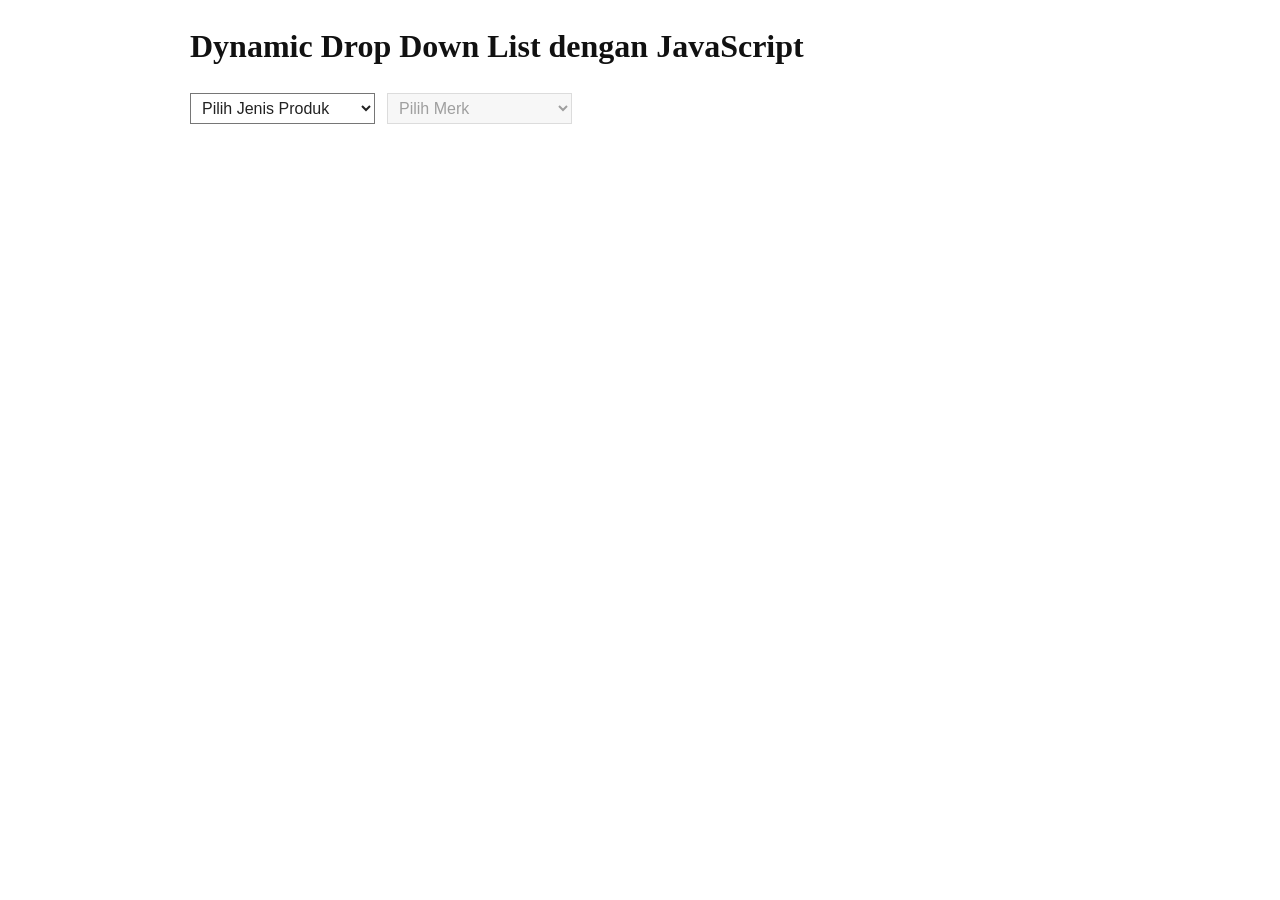
==== ETS/index.html @ 0d861194 "Add files via upload" ====
<!DOCTYPE html>
<html lang="id">
<head>
  <meta charset="UTF-8">
  <meta name="viewport" content="width=device-width, initial-scale=1.0">
  <title>Dynamic Drop Down List</title>
  <link rel="stylesheet" href="style.css">
  <script src="script.js" defer></script>
</head>
<body>
  <main class="container">
    <h1>Dynamic Drop Down List dengan JavaScript</h1>

    <div class="dropdown-row">
      <select id="jenisProduk" aria-label="Pilih jenis produk">
        <option value="">Pilih Jenis Produk</option>
        <option value="desktop">Desktop</option>
        <option value="laptop">Laptop</option>
        <option value="smartphone">Smartphone</option>
      </select>

      <select id="merkProduk" aria-label="Pilih merk produk" disabled>
        <option value="">Pilih Merk</option>
      </select>
    </div>

    <p id="hasil" aria-live="polite"></p>
  </main>
</body>
</html>
---- ETS/style.css ----
* {
  box-sizing: border-box;
}

body {
  margin: 0;
  padding: 28px;
  background: #ffffff;
  color: #111111;
  font-family: Arial, Helvetica, sans-serif;
}

.container {
  max-width: 900px;
  margin: 0 auto;
}

h1 {
  margin: 0 0 28px;
  font-family: Georgia, "Times New Roman", serif;
  font-size: clamp(24px, 4vw, 32px);
}

.dropdown-row {
  display: flex;
  align-items: flex-start;
  flex-wrap: wrap;
  gap: 12px;
}

select {
  min-width: 185px;
  padding: 5px 7px;
  font-size: 16px;
  background: #fff;
  color: #222;
}

select:disabled {
  color: #777;
  background: #f5f5f5;
}

#hasil {
  margin-top: 22px;
  font-size: 15px;
}

@media (max-width: 480px) {
  body {
    padding: 20px 14px;
  }

  .dropdown-row {
    flex-direction: column;
  }

  select {
    width: 100%;
  }
}
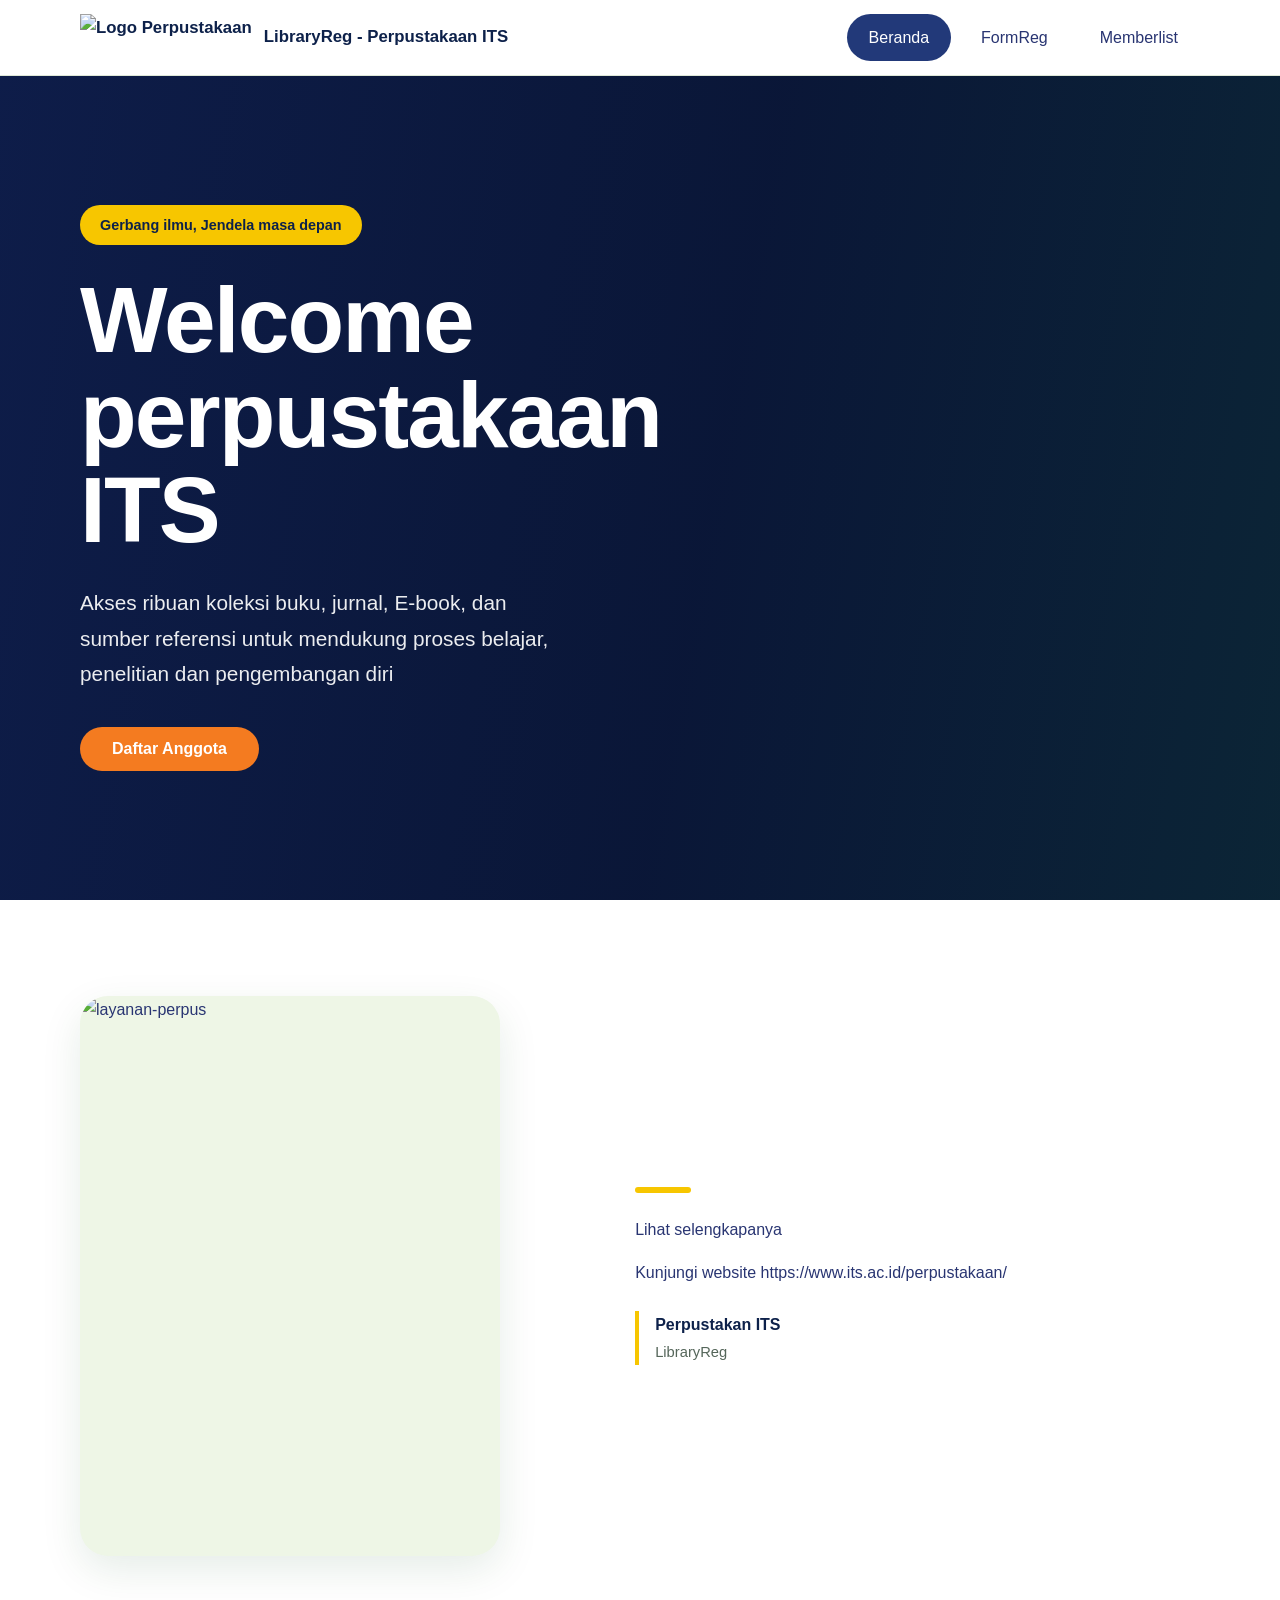
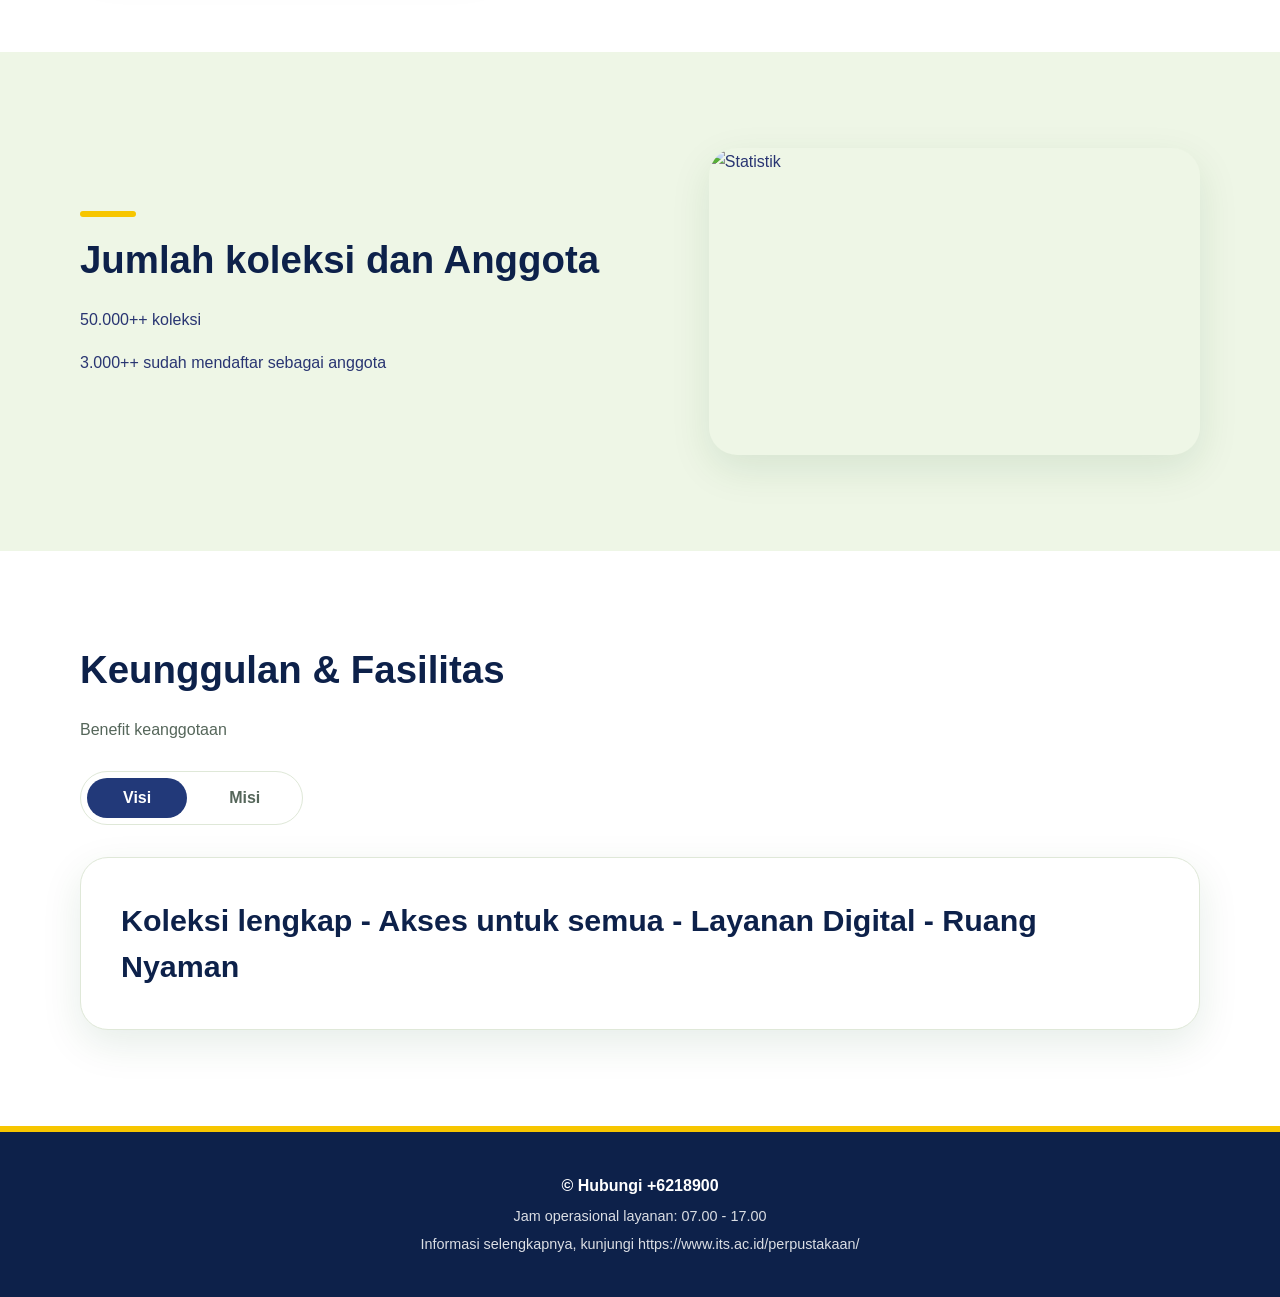
==== commit 7e24175c: "Add files via upload" ====
--- a/ETS/index.html
+++ b/ETS/index.html
@@ -2,29 +2,122 @@
 <html lang="id">
 <head>
   <meta charset="UTF-8">
-  <meta name="viewport" content="width=device-width, initial-scale=1.0">
-  <title>Dynamic Drop Down List</title>
+  <meta name="viewport" content="width=device-width, initial-scale=1">
+  <title>Beranda - Perpustakaan</title>
+  <meta name="description" content=" Website LibraryReg - Informasi dan Pendaftaran anggota perpustakaan">
+  <link rel="preconnect" href="https://fonts.googleapis.com">
+  <link rel="preconnect" href="https://fonts.gstatic.com" crossorigin>
+  <link href="https://fonts.googleapis.com/css2?family=Poppins:wght@400;500;600;700;800&display=swap" rel="stylesheet">
   <link rel="stylesheet" href="style.css">
-  <script src="script.js" defer></script>
 </head>
 <body>
-  <main class="container">
-    <h1>Dynamic Drop Down List dengan JavaScript</h1>
 
-    <div class="dropdown-row">
-      <select id="jenisProduk" aria-label="Pilih jenis produk">
-        <option value="">Pilih Jenis Produk</option>
-        <option value="desktop">Desktop</option>
-        <option value="laptop">Laptop</option>
-        <option value="smartphone">Smartphone</option>
-      </select>
+  <!-- NAVBAR -->
+  <header class="navbar">
+    <div class="container navbar__inner">
+      <a href="index.html" class="brand">
+        <img src="./image/logo.png" alt="Logo Perpustakaan">
+        <span>LibraryReg - Perpustakaan ITS</span>
+      </a>
 
-      <select id="merkProduk" aria-label="Pilih merk produk" disabled>
-        <option value="">Pilih Merk</option>
-      </select>
+      <button class="nav-toggle" id="navToggle" aria-label="Buka menu" aria-expanded="false" aria-controls="navMenu">
+        <span></span>
+      </button>
+
+      <ul class="nav-menu" id="navMenu">
+        <li><a href="index.html" class="active">Beranda</a></li>
+        <li><a href="formreg.html">FormReg</a></li>
+        <li><a href="memberlist.html">Memberlist</a></li>
+      </ul>
     </div>
+  </header>
 
-    <p id="hasil" aria-live="polite"></p>
+  <main>
+    <!-- HERO -->
+    <section class="hero">
+      <div class="container">
+        <div class="hero__content">
+          <span class="hero__tag">Gerbang ilmu, Jendela masa depan</span>
+          <h1>Welcome<br>perpustakaan ITS</h1>
+          <p>Akses ribuan koleksi buku, jurnal, E-book, dan 
+            sumber referensi untuk mendukung proses belajar, penelitian dan pengembangan diri</p>
+          <a href="#layanan" class="btn">Daftar Anggota</a>
+        </div>
+      </div>
+    </section>
+
+    <!-- Informasi layanan -->
+    <section class="section" id="layanan">
+      <div class="container split">
+        <div class="photo-frame photo-frame--portrait">
+          <img src="./image/kepala-sekolah.jpg" alt="layanan-perpus">
+        </div>
+
+        <div>
+          <div class="quote-mark"></div>
+          <h2 class="section-title"></h2>
+          <p>Lihat selengkapanya</p>
+          <p>Kunjungi website https://www.its.ac.id/perpustakaan/ </p>
+          <div class="signature">
+            <strong>Perpustakan ITS</strong>
+            <span>LibraryReg</span>
+          </div>
+        </div>
+      </div>
+    </section>
+
+    <!-- Statistik ilustratif jumlahkoleksi dan anggota -->
+    <section class="section section--tint" id="tentang">
+      <div class="container split split--reverse">
+        <div>
+          <div class="quote-mark"></div>
+          <h2 class="section-title">Jumlah koleksi dan Anggota</h2>
+          <p>50.000++ koleksi</p>
+          <p>3.000++ sudah mendaftar sebagai anggota</p>
+        </div>
+        <div class="photo-frame photo-frame--wide">
+          <img src="./image/sekolah-aerial.jpg" alt="Statistik">
+        </div>
+      </div>
+    </section>
+
+    <!-- KEunggulan dan Fasilitas -->
+    <section class="section" id="keunggulan-fasilitas">
+      <div class="container">
+        <h2 class="section-title">Keunggulan &amp; Fasilitas</h2>
+        <p class="section-lead">Benefit keanggotaan</p>
+
+        <div class="tabs" role="tablist" aria-label="Pilih Visi atau Misi">
+          <button class="tab-btn active" role="tab" aria-selected="true" data-target="panel-visi">Visi</button>
+          <button class="tab-btn" role="tab" aria-selected="false" data-target="panel-misi">Misi</button>
+        </div>
+
+        <div class="tab-panel active" id="panel-visi" role="tabpanel">
+          <p class="visi-text">Koleksi lengkap - Akses untuk semua - Layanan Digital - Ruang Nyaman</p>
+        </div>
+
+        <div class="tab-panel" id="panel-misi" role="tabpanel">
+          <ul class="misi-list">
+            <li>Koleksi lengkap - Lebih dari 50.000 koleksi buku dan e-book</li>
+            <li>Akses untuk semua - Mahasiswa, Dosen, dan Tenaga Kependidikan</li>
+            <li>Layanan Digital - Akses katalog online dan e-resource</li>
+            <li>Ruang Nyaman - Fasilitas belajar dan diskusi yang nyaman</li>
+            <li>Discover more - kunjungi perpustakaan dan daftarkan dirimu menjadi anggota!</li>
+          </ul>
+        </div>
+      </div>
+    </section>
   </main>
+
+  <!-- FOOTER -->
+  <footer class="footer">
+    <div class="container">
+      <p>© Hubungi +6218900 </p>
+      <p>Jam operasional layanan: 07.00 - 17.00</p>
+      <p>Informasi selengkapnya, kunjungi https://www.its.ac.id/perpustakaan/ </p>
+    </div>
+  </footer>
+
+  <script src="script.js"></script>
 </body>
 </html>
--- a/ETS/style.css
+++ b/ETS/style.css
@@ -1,61 +1,480 @@
-* {
-  box-sizing: border-box;
-}
+
+:root {
+  --blue: #223979;
+  --blue-dark: #0d214a;
+  --blue-soft: #eef6e6;
+  --lime: #84c4cf;
+  --yellow: #f7c600;
+  --orange: #f47b20;
+  --ink: #293572;
+  --muted: #55665a;
+  --line: #dfe8d8;
+  --white: #ffffff;
+  --radius-lg: 28px;
+  --radius-md: 18px;
+  --radius-pill: 999px;
+  --shadow: 0 14px 40px rgba(13, 74, 27, 0.10);
+  --nav-h: 76px;
+}
+
+*,
+*::before,
+*::after { box-sizing: border-box; }
+
+html { scroll-behavior: smooth; }
 
 body {
   margin: 0;
-  padding: 28px;
-  background: #ffffff;
-  color: #111111;
-  font-family: Arial, Helvetica, sans-serif;
+  font-family: "Poppins", "Segoe UI", Arial, sans-serif;
+  color: var(--ink);
+  background: var(--white);
+  line-height: 1.7;
+  -webkit-font-smoothing: antialiased;
+}
+
+img { max-width: 100%; display: block; }
+
+a { color: inherit; }
+
+h1, h2, h3 { line-height: 1.2; margin: 0 0 0.6em; }
+
+p { margin: 0 0 1em; }
+
+:focus-visible {
+  outline: 3px solid var(--yellow);
+  outline-offset: 3px;
 }
 
 .container {
-  max-width: 900px;
+  width: min(1120px, 92%);
+  margin-inline: auto;
+}
+
+.section { padding: 96px 0; }
+.section--tint { background: var(--blue-soft); }
+
+.section-title {
+  font-size: clamp(1.7rem, 3.4vw, 2.4rem);
+  font-weight: 700;
+  color: var(--blue-dark);
+}
+
+.section-lead {
+  max-width: 60ch;
+  color: var(--muted);
+}
+
+/* ---------- Buttons ---------- */
+.btn {
+  display: inline-block;
+  padding: 14px 32px;
+  border: 0;
+  border-radius: var(--radius-pill);
+  background: var(--orange);
+  color: var(--white);
+  font: 600 1rem/1 "Poppins", "Segoe UI", Arial, sans-serif;
+  text-decoration: none;
+  cursor: pointer;
+  transition: transform 0.2s ease, background 0.2s ease;
+}
+.btn:hover { background: #d9660f; transform: translateY(-2px); }
+
+.btn--blue { background: var(--blue); }
+.btn--blue:hover { background: var(--blue-dark); }
+
+/* ---------- Navbar ---------- */
+.navbar {
+  position: sticky;
+  top: 0;
+  z-index: 50;
+  height: var(--nav-h);
+  background: rgba(255, 255, 255, 0.96);
+  backdrop-filter: blur(8px);
+  border-bottom: 1px solid var(--line);
+}
+
+.navbar__inner {
+  height: 100%;
+  display: flex;
+  align-items: center;
+  justify-content: space-between;
+}
+
+.brand {
+  display: flex;
+  align-items: center;
+  gap: 12px;
+  text-decoration: none;
+  font-weight: 700;
+  font-size: 1.05rem;
+  color: var(--blue-dark);
+}
+.brand img { height: 48px; width: auto; }
+
+.nav-menu {
+  display: flex;
+  align-items: center;
+  gap: 8px;
+  list-style: none;
+  margin: 0;
+  padding: 0;
+}
+
+.nav-menu a {
+  display: block;
+  padding: 10px 22px;
+  border-radius: var(--radius-pill);
+  text-decoration: none;
+  font-weight: 500;
+  color: var(--ink);
+  transition: background 0.2s ease, color 0.2s ease;
+}
+.nav-menu a:hover { background: var(--blue-soft); }
+.nav-menu a.active { background: var(--blue); color: var(--white); }
+
+.nav-toggle {
+  display: none;
+  width: 46px;
+  height: 46px;
+  border: 1px solid var(--line);
+  border-radius: 14px;
+  background: var(--white);
+  cursor: pointer;
+  padding: 0;
+}
+.nav-toggle span,
+.nav-toggle span::before,
+.nav-toggle span::after {
+  display: block;
+  width: 22px;
+  height: 2px;
+  background: var(--blue-dark);
+  border-radius: 2px;
   margin: 0 auto;
-}
-
-h1 {
-  margin: 0 0 28px;
-  font-family: Georgia, "Times New Roman", serif;
-  font-size: clamp(24px, 4vw, 32px);
-}
-
-.dropdown-row {
+  position: relative;
+  transition: transform 0.25s ease, background 0.25s ease;
+}
+.nav-toggle span::before,
+.nav-toggle span::after { content: ""; position: absolute; left: 0; }
+.nav-toggle span::before { top: -7px; }
+.nav-toggle span::after { top: 7px; }
+.nav-toggle[aria-expanded="true"] span { background: transparent; }
+.nav-toggle[aria-expanded="true"] span::before { transform: translateY(7px) rotate(45deg); }
+.nav-toggle[aria-expanded="true"] span::after { transform: translateY(-7px) rotate(-45deg); }
+
+/* ---------- Hero ---------- */
+.hero {
+  position: relative;
+  min-height: calc(100vh - var(--nav-h));
+  min-height: calc(100svh - var(--nav-h));
   display: flex;
-  align-items: flex-start;
-  flex-wrap: wrap;
-  gap: 12px;
-}
-
-select {
-  min-width: 185px;
-  padding: 5px 7px;
-  font-size: 16px;
-  background: #fff;
-  color: #222;
-}
-
-select:disabled {
-  color: #777;
-  background: #f5f5f5;
-}
-
-#hasil {
-  margin-top: 22px;
-  font-size: 15px;
-}
-
-@media (max-width: 480px) {
-  body {
-    padding: 20px 14px;
+  align-items: center;
+  color: var(--white);
+  background:
+    linear-gradient(100deg, rgba(14, 28, 73, 0.88) 0%, rgba(8, 16, 44, 0.62) 55%, rgba(8, 44, 16, 0.35) 100%),
+    url("./image/sekolah.jpg") center / cover no-repeat;
+  background-color: var(--blue-dark);
+}
+
+.hero__content { padding: 80px 0; max-width: 720px; }
+
+.hero__tag {
+  display: inline-block;
+  padding: 8px 20px;
+  margin-bottom: 28px;
+  border-radius: var(--radius-pill);
+  background: var(--yellow);
+  color: var(--blue-dark);
+  font-weight: 600;
+  font-size: 0.9rem;
+}
+
+.hero h1 {
+  font-size: clamp(3rem, 8vw, 5.8rem);
+  font-weight: 800;
+  letter-spacing: -0.02em;
+  line-height: 1.02;
+  margin-bottom: 28px;
+}
+
+.hero p {
+  font-size: clamp(1.05rem, 2vw, 1.3rem);
+  max-width: 42ch;
+  margin-bottom: 36px;
+  color: rgba(255, 255, 255, 0.92);
+}
+
+/* ---------- Two column layout ---------- */
+.split {
+  display: grid;
+  grid-template-columns: 1fr 1.15fr;
+  gap: 64px;
+  align-items: center;
+}
+.split--reverse { grid-template-columns: 1.15fr 1fr; }
+
+.photo-frame {
+  border-radius: var(--radius-lg);
+  overflow: hidden;
+  box-shadow: var(--shadow);
+  background: var(--blue-soft);
+}
+.photo-frame img { width: 100%; height: 100%; object-fit: cover; }
+.photo-frame--portrait { aspect-ratio: 3 / 4; max-width: 420px; }
+.photo-frame--portrait img { object-position: center bottom; }
+.photo-frame--wide { aspect-ratio: 16 / 10; }
+
+.quote-mark {
+  width: 56px;
+  height: 6px;
+  border-radius: 6px;
+  background: var(--yellow);
+  margin-bottom: 20px;
+}
+
+.signature {
+  margin-top: 24px;
+  padding-left: 16px;
+  border-left: 4px solid var(--yellow);
+}
+.signature strong { display: block; color: var(--blue-dark); }
+.signature span { color: var(--muted); font-size: 0.92rem; }
+
+/* ---------- Visi & Misi tabs ---------- */
+.tabs {
+  display: inline-flex;
+  gap: 6px;
+  padding: 6px;
+  margin: 12px 0 32px;
+  background: var(--white);
+  border: 1px solid var(--line);
+  border-radius: var(--radius-pill);
+}
+
+.tab-btn {
+  padding: 12px 36px;
+  border: 0;
+  border-radius: var(--radius-pill);
+  background: transparent;
+  color: var(--muted);
+  font: 600 1rem/1 "Poppins", "Segoe UI", Arial, sans-serif;
+  cursor: pointer;
+  transition: background 0.2s ease, color 0.2s ease;
+}
+.tab-btn:hover { color: var(--blue-dark); }
+.tab-btn.active { background: var(--blue); color: var(--white); }
+
+.tab-panel {
+  display: none;
+  padding: 40px;
+  border-radius: var(--radius-lg);
+  background: var(--white);
+  border: 1px solid var(--line);
+  box-shadow: var(--shadow);
+}
+.tab-panel.active { display: block; animation: panelIn 0.35s ease; }
+
+@keyframes panelIn {
+  from { opacity: 0; transform: translateY(8px); }
+  to { opacity: 1; transform: none; }
+}
+
+.visi-text {
+  font-size: clamp(1.3rem, 2.6vw, 1.9rem);
+  font-weight: 600;
+  line-height: 1.5;
+  color: var(--blue-dark);
+  margin: 0;
+}
+
+.misi-list {
+  margin: 0;
+  padding-left: 1.3em;
+}
+.misi-list li { margin-bottom: 14px; padding-left: 6px; }
+.misi-list li::marker { color: var(--orange); }
+.misi-list li:last-child { margin-bottom: 0; }
+
+/* ---------- Page header (jurusan & kontak) ---------- */
+.page-header {
+  padding: 84px 0 76px;
+  color: var(--white);
+  background:
+    linear-gradient(120deg, rgba(13, 74, 27, 0.96), rgba(27, 122, 43, 0.90)),
+    url("./image/sekolah-aerial.jpg") center / cover no-repeat;
+  background-color: var(--blue-dark);
+}
+.page-header h1 {
+  font-size: clamp(2.2rem, 5vw, 3.6rem);
+  font-weight: 800;
+  margin-bottom: 16px;
+}
+.page-header p { max-width: 56ch; margin: 0; color: rgba(255, 255, 255, 0.9); }
+.page-header::after {
+  content: "";
+  display: block;
+  width: 72px;
+  height: 6px;
+  margin-top: 28px;
+  border-radius: 6px;
+  background: var(--yellow);
+}
+
+/* ---------- Jurusan cards ---------- */
+.card-grid {
+  display: grid;
+  grid-template-columns: repeat(2, 1fr);
+  gap: 28px;
+}
+
+.card {
+  padding: 36px;
+  border-radius: var(--radius-lg);
+  background: var(--white);
+  border: 1px solid var(--line);
+  border-top: 6px solid var(--blue);
+  box-shadow: var(--shadow);
+}
+.card--tahfidz { border-top-color: var(--yellow); }
+
+.card h2 { font-size: 1.5rem; color: var(--blue-dark); }
+.card p { color: var(--muted); }
+.card ul { margin: 0; padding-left: 1.2em; }
+.card li { margin-bottom: 6px; }
+.card li::marker { color: var(--orange); }
+
+/* ---------- Table ---------- */
+.table-wrap {
+  overflow-x: auto;
+  border-radius: var(--radius-md);
+  border: 1px solid var(--line);
+  box-shadow: var(--shadow);
+  background: var(--white);
+}
+
+table {
+  width: 100%;
+  border-collapse: collapse;
+  min-width: 480px;
+}
+th, td { padding: 16px 22px; text-align: left; }
+thead th { background: var(--blue); color: var(--white); font-weight: 600; }
+tbody tr:nth-child(even) { background: var(--blue-soft); }
+tbody tr + tr td { border-top: 1px solid var(--line); }
+td:first-child, th:first-child { width: 72px; }
+
+.table-note {
+  margin-top: 16px;
+  font-size: 0.9rem;
+  color: var(--muted);
+  font-style: italic;
+}
+
+/* ---------- Kontak ---------- */
+.contact-grid {
+  display: grid;
+  grid-template-columns: 1fr 1.2fr;
+  gap: 56px;
+  align-items: start;
+}
+
+.info-list { list-style: none; margin: 24px 0 0; padding: 0; }
+.info-list li {
+  padding: 16px 20px;
+  margin-bottom: 12px;
+  border-radius: var(--radius-md);
+  background: var(--blue-soft);
+}
+.info-list strong { display: block; color: var(--blue-dark); }
+
+.contact-form {
+  padding: 40px;
+  border-radius: var(--radius-lg);
+  background: var(--white);
+  border: 1px solid var(--line);
+  box-shadow: var(--shadow);
+}
+
+.form-group { margin-bottom: 22px; }
+.form-group label {
+  display: block;
+  margin-bottom: 8px;
+  font-weight: 600;
+  color: var(--blue-dark);
+}
+
+.form-group input,
+.form-group textarea {
+  width: 100%;
+  padding: 14px 18px;
+  border: 1.5px solid var(--line);
+  border-radius: 14px;
+  background: var(--white);
+  color: var(--ink);
+  font: 400 1rem/1.5 "Poppins", "Segoe UI", Arial, sans-serif;
+  transition: border-color 0.2s ease, box-shadow 0.2s ease;
+}
+.form-group textarea { min-height: 150px; resize: vertical; }
+.form-group input:focus,
+.form-group textarea:focus {
+  outline: none;
+  border-color: var(--blue);
+  box-shadow: 0 0 0 4px rgba(27, 122, 43, 0.15);
+}
+
+/* ---------- Footer ---------- */
+.footer {
+  padding: 40px 0;
+  text-align: center;
+  color: rgba(255, 255, 255, 0.85);
+  background: var(--blue-dark);
+  border-top: 6px solid var(--yellow);
+}
+.footer p { margin: 0; }
+.footer p:first-child { color: var(--white); font-weight: 600; }
+.footer p + p { font-size: 0.9rem; margin-top: 4px; }
+
+/* ---------- Responsive ---------- */
+@media (max-width: 900px) {
+  .section { padding: 72px 0; }
+  .split,
+  .split--reverse,
+  .contact-grid { grid-template-columns: 1fr; gap: 36px; }
+  .photo-frame--portrait { margin-inline: auto; width: 100%; max-width: 380px; }
+}
+
+@media (max-width: 768px) {
+  .nav-toggle { display: block; }
+
+  .nav-menu {
+    position: absolute;
+    top: var(--nav-h);
+    left: 0;
+    right: 0;
+    flex-direction: column;
+    align-items: stretch;
+    gap: 4px;
+    padding: 16px 4%;
+    background: var(--white);
+    border-bottom: 1px solid var(--line);
+    box-shadow: 0 16px 30px rgba(13, 74, 27, 0.12);
+    display: none;
   }
-
-  .dropdown-row {
-    flex-direction: column;
-  }
-
-  select {
-    width: 100%;
-  }
-}
+  .nav-menu.open { display: flex; }
+  .nav-menu a { padding: 14px 20px; }
+
+  .card-grid { grid-template-columns: 1fr; }
+  .card, .contact-form, .tab-panel { padding: 26px; }
+  .tabs { display: flex; }
+  .tab-btn { flex: 1; padding-inline: 16px; }
+  .brand span { font-size: 0.95rem; }
+}
+
+@media (max-width: 400px) {
+  .brand span { display: none; }
+}
+
+@media (prefers-reduced-motion: reduce) {
+  html { scroll-behavior: auto; }
+  * { animation: none !important; transition: none !important; }
+}
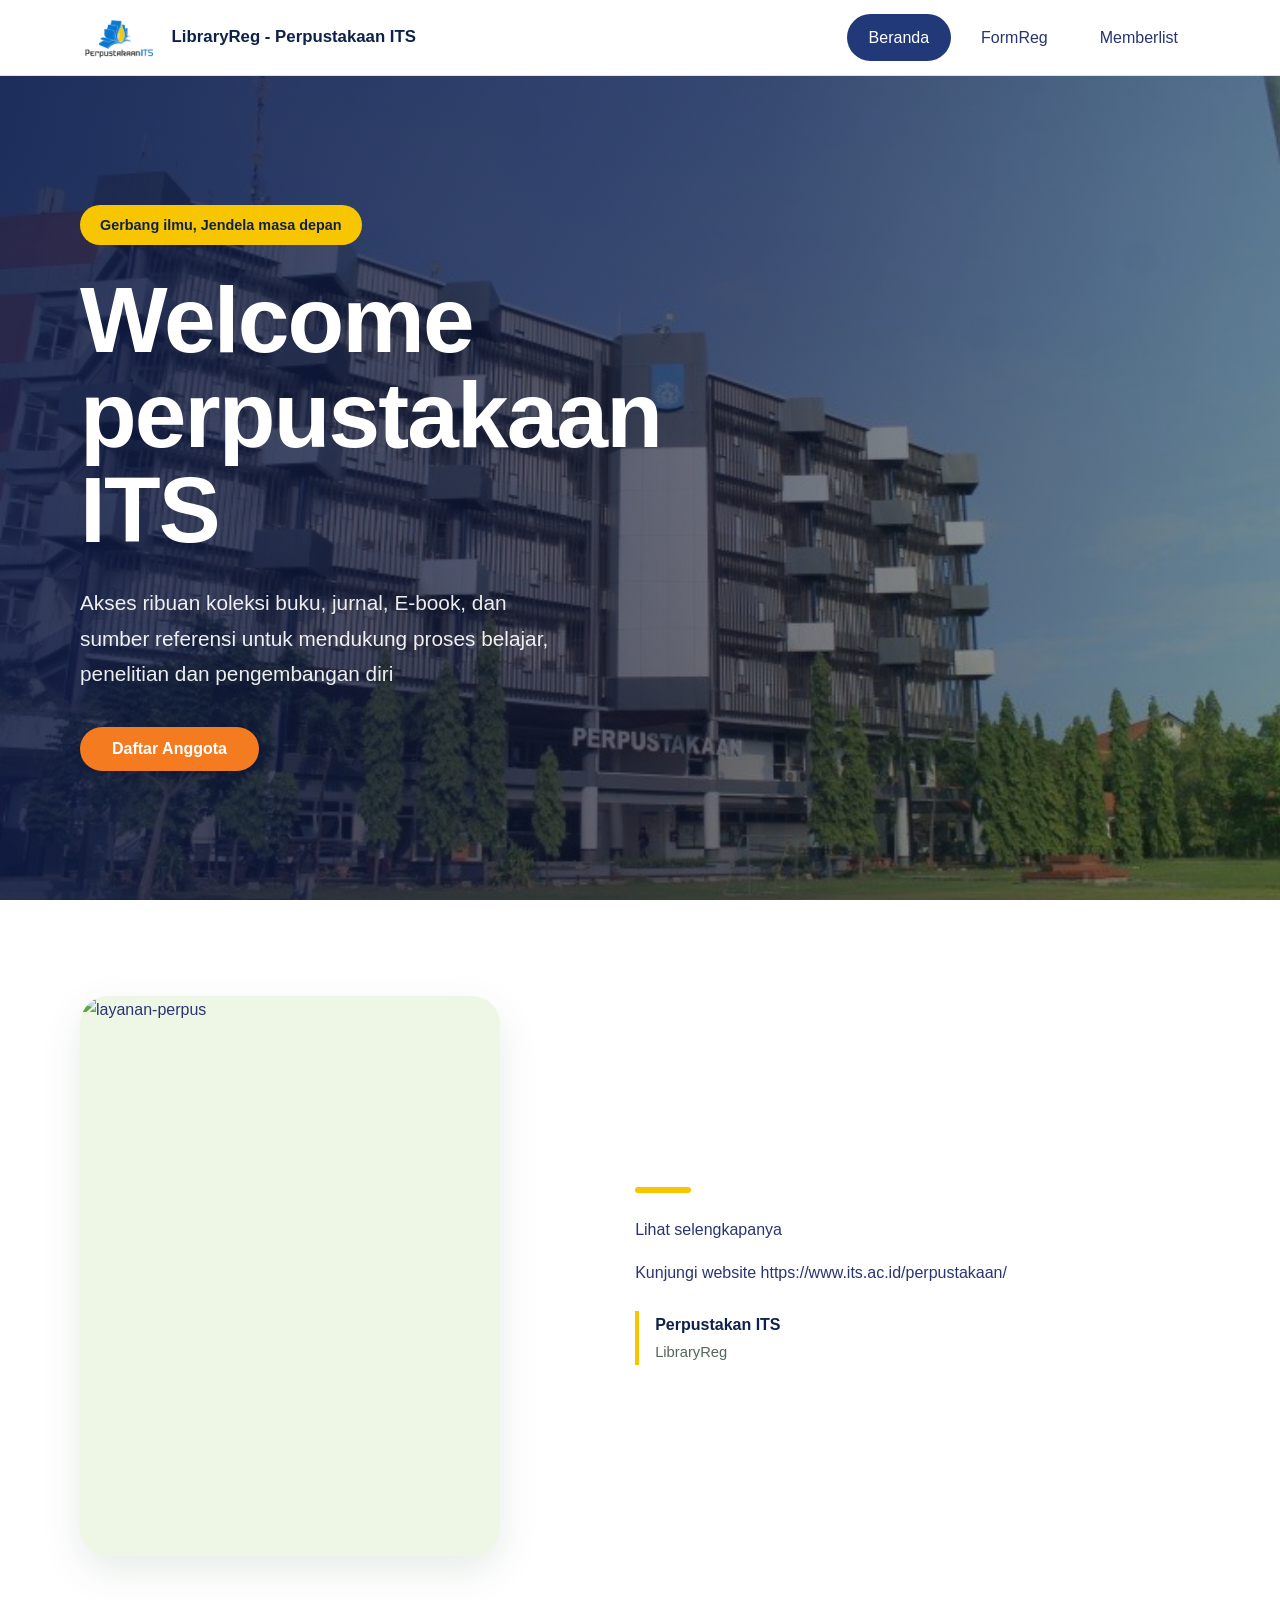
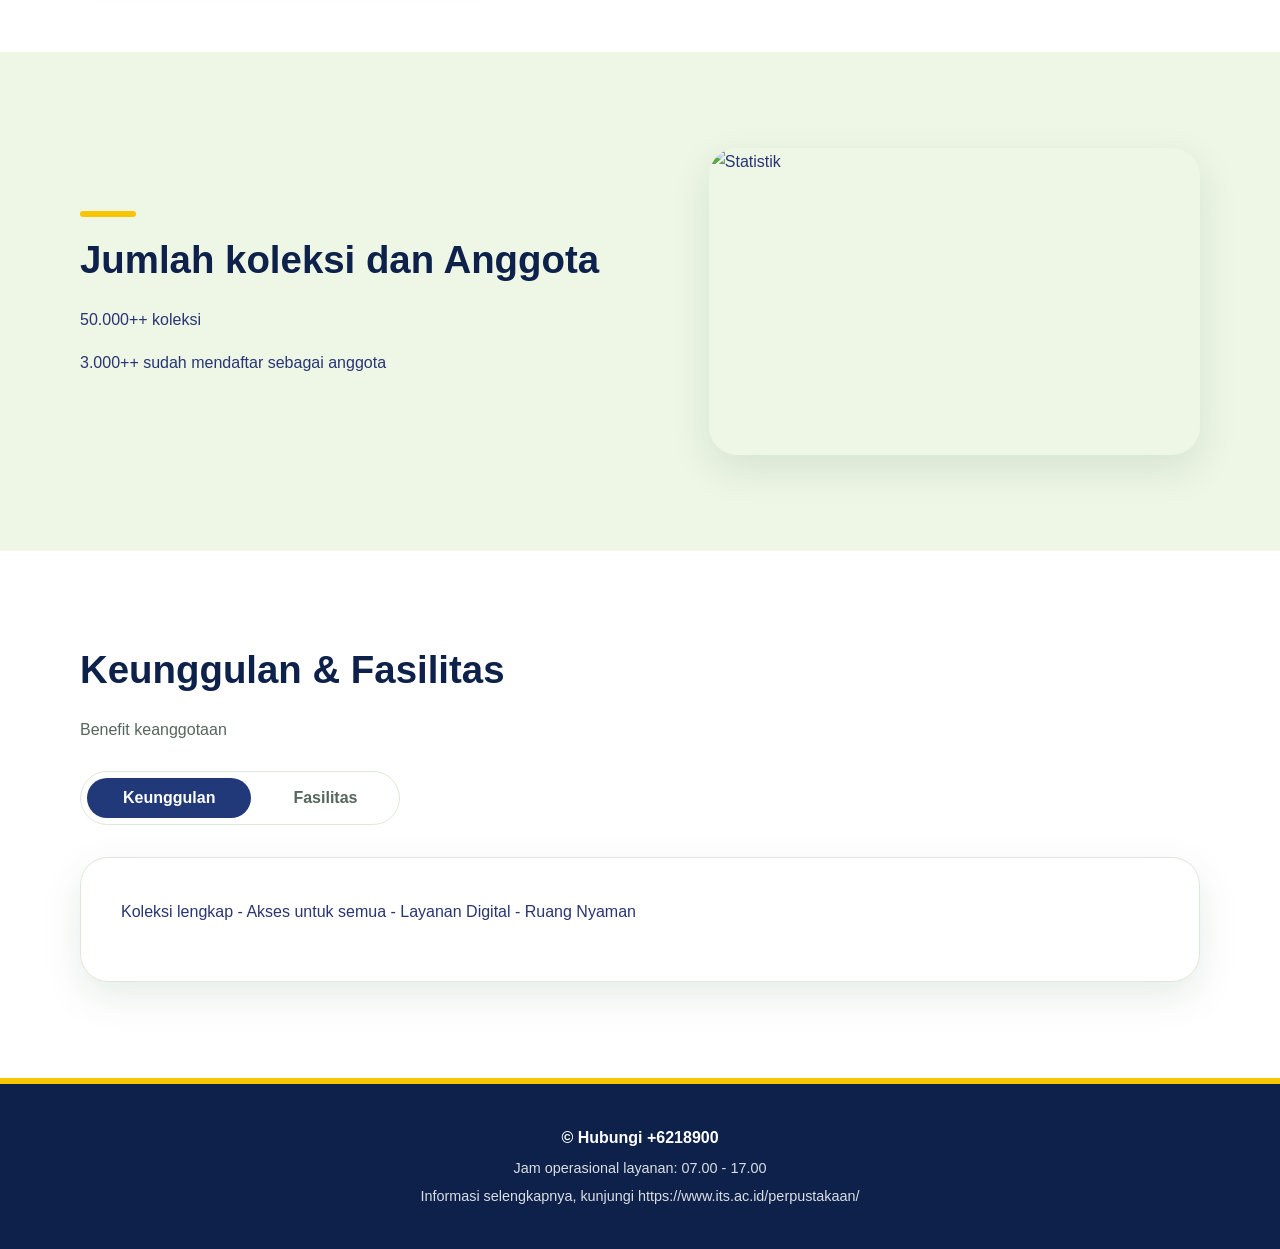
==== commit d916409a: "Update index.html" ====
--- a/ETS/index.html
+++ b/ETS/index.html
@@ -87,17 +87,17 @@
         <h2 class="section-title">Keunggulan &amp; Fasilitas</h2>
         <p class="section-lead">Benefit keanggotaan</p>
 
-        <div class="tabs" role="tablist" aria-label="Pilih Visi atau Misi">
-          <button class="tab-btn active" role="tab" aria-selected="true" data-target="panel-visi">Visi</button>
-          <button class="tab-btn" role="tab" aria-selected="false" data-target="panel-misi">Misi</button>
+        <div class="tabs" role="tablist" aria-label="Pilih Keunggulan atau Fasilitas">
+          <button class="tab-btn active" role="tab" aria-selected="true" data-target="panel-Keunggulan">Keunggulan</button>
+          <button class="tab-btn" role="tab" aria-selected="false" data-target="panel-Fasilitas">Fasilitas</button>
         </div>
 
-        <div class="tab-panel active" id="panel-visi" role="tabpanel">
-          <p class="visi-text">Koleksi lengkap - Akses untuk semua - Layanan Digital - Ruang Nyaman</p>
+        <div class="tab-panel active" id="panel-Keunggulan" role="tabpanel">
+          <p class="Keunggulan-text">Koleksi lengkap - Akses untuk semua - Layanan Digital - Ruang Nyaman</p>
         </div>
 
-        <div class="tab-panel" id="panel-misi" role="tabpanel">
-          <ul class="misi-list">
+        <div class="tab-panel" id="panel-Fasilitas" role="tabpanel">
+          <ul class="Fasilitas-list">
             <li>Koleksi lengkap - Lebih dari 50.000 koleksi buku dan e-book</li>
             <li>Akses untuk semua - Mahasiswa, Dosen, dan Tenaga Kependidikan</li>
             <li>Layanan Digital - Akses katalog online dan e-resource</li>
--- a/ETS/style.css
+++ b/ETS/style.css
@@ -172,7 +172,7 @@
   color: var(--white);
   background:
     linear-gradient(100deg, rgba(14, 28, 73, 0.88) 0%, rgba(8, 16, 44, 0.62) 55%, rgba(8, 44, 16, 0.35) 100%),
-    url("./image/sekolah.jpg") center / cover no-repeat;
+    url("./image/perpustakaan.jpeg") center / cover no-repeat;
   background-color: var(--blue-dark);
 }
 
@@ -240,7 +240,7 @@
 .signature strong { display: block; color: var(--blue-dark); }
 .signature span { color: var(--muted); font-size: 0.92rem; }
 
-/* ---------- Visi & Misi tabs ---------- */
+/* ---------- Keunggulan & Fasilitas tabs ---------- */
 .tabs {
   display: inline-flex;
   gap: 6px;
@@ -295,104 +295,6 @@
 .misi-list li::marker { color: var(--orange); }
 .misi-list li:last-child { margin-bottom: 0; }
 
-/* ---------- Page header (jurusan & kontak) ---------- */
-.page-header {
-  padding: 84px 0 76px;
-  color: var(--white);
-  background:
-    linear-gradient(120deg, rgba(13, 74, 27, 0.96), rgba(27, 122, 43, 0.90)),
-    url("./image/sekolah-aerial.jpg") center / cover no-repeat;
-  background-color: var(--blue-dark);
-}
-.page-header h1 {
-  font-size: clamp(2.2rem, 5vw, 3.6rem);
-  font-weight: 800;
-  margin-bottom: 16px;
-}
-.page-header p { max-width: 56ch; margin: 0; color: rgba(255, 255, 255, 0.9); }
-.page-header::after {
-  content: "";
-  display: block;
-  width: 72px;
-  height: 6px;
-  margin-top: 28px;
-  border-radius: 6px;
-  background: var(--yellow);
-}
-
-/* ---------- Jurusan cards ---------- */
-.card-grid {
-  display: grid;
-  grid-template-columns: repeat(2, 1fr);
-  gap: 28px;
-}
-
-.card {
-  padding: 36px;
-  border-radius: var(--radius-lg);
-  background: var(--white);
-  border: 1px solid var(--line);
-  border-top: 6px solid var(--blue);
-  box-shadow: var(--shadow);
-}
-.card--tahfidz { border-top-color: var(--yellow); }
-
-.card h2 { font-size: 1.5rem; color: var(--blue-dark); }
-.card p { color: var(--muted); }
-.card ul { margin: 0; padding-left: 1.2em; }
-.card li { margin-bottom: 6px; }
-.card li::marker { color: var(--orange); }
-
-/* ---------- Table ---------- */
-.table-wrap {
-  overflow-x: auto;
-  border-radius: var(--radius-md);
-  border: 1px solid var(--line);
-  box-shadow: var(--shadow);
-  background: var(--white);
-}
-
-table {
-  width: 100%;
-  border-collapse: collapse;
-  min-width: 480px;
-}
-th, td { padding: 16px 22px; text-align: left; }
-thead th { background: var(--blue); color: var(--white); font-weight: 600; }
-tbody tr:nth-child(even) { background: var(--blue-soft); }
-tbody tr + tr td { border-top: 1px solid var(--line); }
-td:first-child, th:first-child { width: 72px; }
-
-.table-note {
-  margin-top: 16px;
-  font-size: 0.9rem;
-  color: var(--muted);
-  font-style: italic;
-}
-
-/* ---------- Kontak ---------- */
-.contact-grid {
-  display: grid;
-  grid-template-columns: 1fr 1.2fr;
-  gap: 56px;
-  align-items: start;
-}
-
-.info-list { list-style: none; margin: 24px 0 0; padding: 0; }
-.info-list li {
-  padding: 16px 20px;
-  margin-bottom: 12px;
-  border-radius: var(--radius-md);
-  background: var(--blue-soft);
-}
-.info-list strong { display: block; color: var(--blue-dark); }
-
-.contact-form {
-  padding: 40px;
-  border-radius: var(--radius-lg);
-  background: var(--white);
-  border: 1px solid var(--line);
-  box-shadow: var(--shadow);
 }
 
 .form-group { margin-bottom: 22px; }
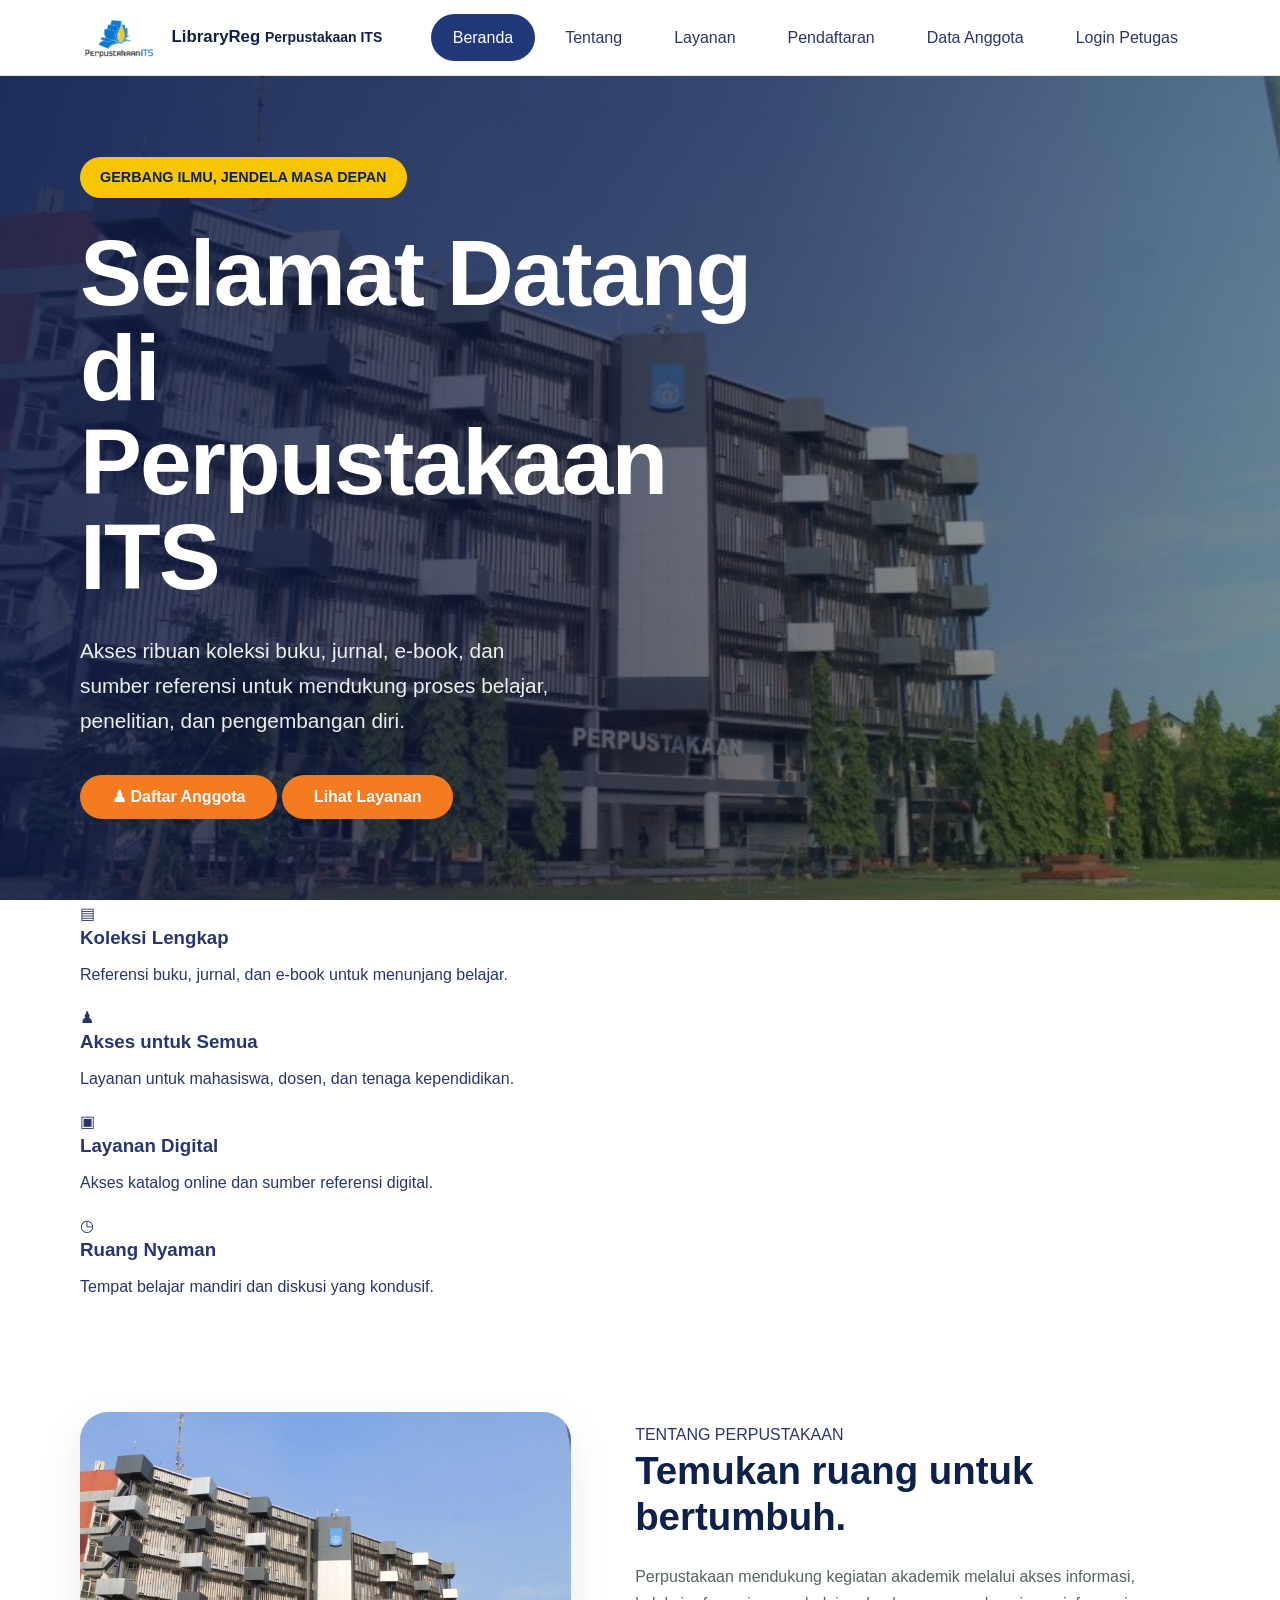
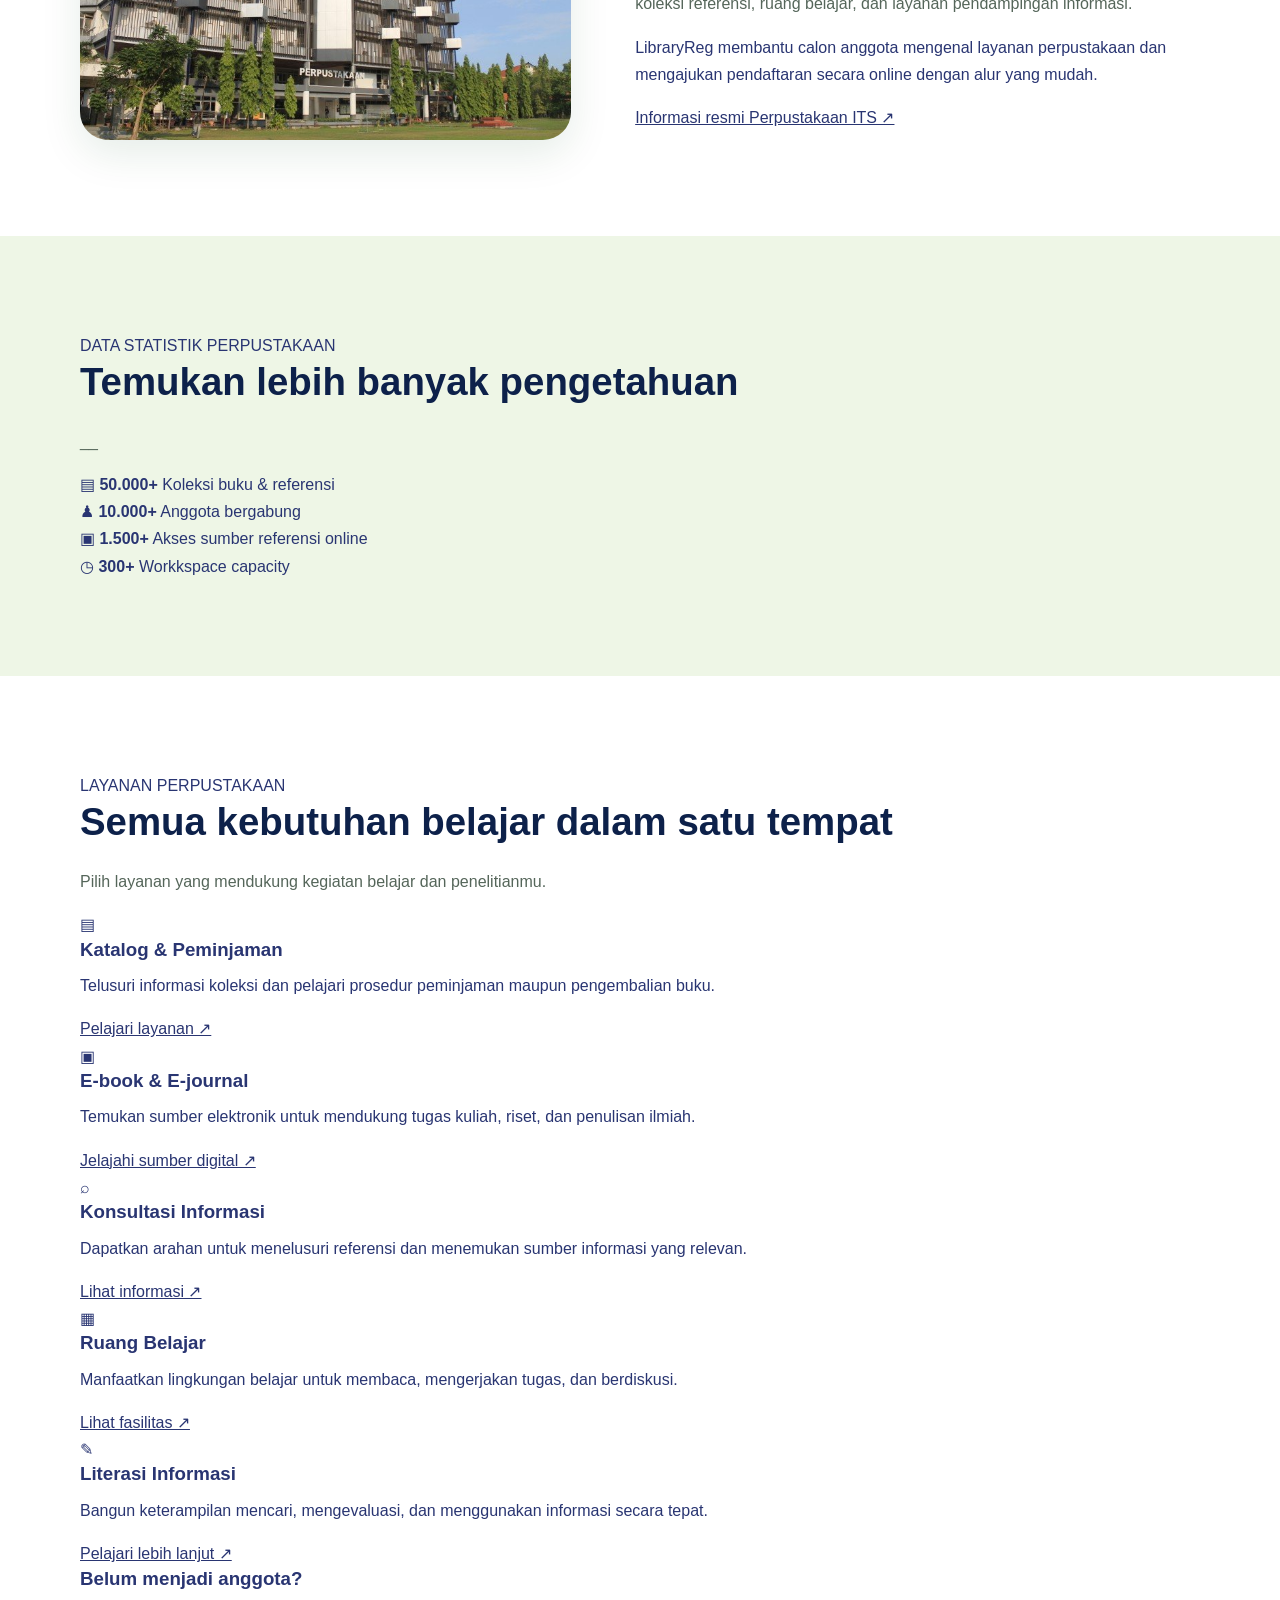
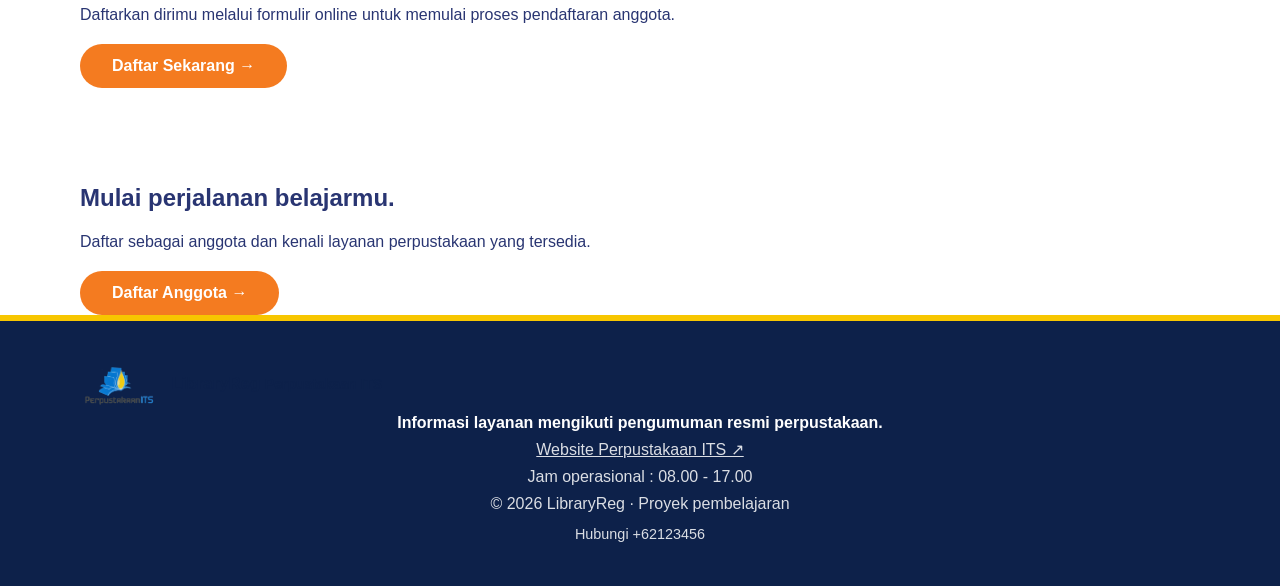
==== commit 22afc3a7: "Update index.html for LibraryReg website" ====
--- a/ETS/index.html
+++ b/ETS/index.html
@@ -3,121 +3,202 @@
 <head>
   <meta charset="UTF-8">
   <meta name="viewport" content="width=device-width, initial-scale=1">
-  <title>Beranda - Perpustakaan</title>
-  <meta name="description" content=" Website LibraryReg - Informasi dan Pendaftaran anggota perpustakaan">
+  <meta name="description" content="LibraryReg — informasi dan pendaftaran anggota perpustakaan.">
+  <title>Beranda | LibraryReg</title>
   <link rel="preconnect" href="https://fonts.googleapis.com">
   <link rel="preconnect" href="https://fonts.gstatic.com" crossorigin>
   <link href="https://fonts.googleapis.com/css2?family=Poppins:wght@400;500;600;700;800&display=swap" rel="stylesheet">
   <link rel="stylesheet" href="style.css">
 </head>
 <body>
-
-  <!-- NAVBAR -->
   <header class="navbar">
     <div class="container navbar__inner">
-      <a href="index.html" class="brand">
-        <img src="./image/logo.png" alt="Logo Perpustakaan">
-        <span>LibraryReg - Perpustakaan ITS</span>
+      <a class="brand" href="index.html">
+        <img src="image/logo.png" alt="perpustakaan">
+        <span>
+          <b>LibraryReg</b>
+          <small>Perpustakaan ITS</small>
+        </span>
       </a>
-
       <button class="nav-toggle" id="navToggle" aria-label="Buka menu" aria-expanded="false" aria-controls="navMenu">
         <span></span>
       </button>
-
-      <ul class="nav-menu" id="navMenu">
-        <li><a href="index.html" class="active">Beranda</a></li>
-        <li><a href="formreg.html">FormReg</a></li>
-        <li><a href="memberlist.html">Memberlist</a></li>
-      </ul>
+      <nav>
+        <ul class="nav-menu" id="navMenu">
+          <li><a class="active" href="index.html">Beranda</a></li>
+          <li><a href="#tentang">Tentang</a></li>
+          <li><a href="#layanan">Layanan</a></li>
+          <li><a href="formreg.html">Pendaftaran</a></li>
+          <li><a href="memberlist.html">Data Anggota</a></li>
+          <li><a class="nav-login" href="login.html">Login Petugas</a></li>
+        </ul>
+      </nav>
     </div>
   </header>
 
   <main>
-    <!-- HERO -->
     <section class="hero">
+      <div class="container hero__inner">
+        <div class="hero__content">
+          <span class="hero__tag">GERBANG ILMU, JENDELA MASA DEPAN</span>
+          <h1>Selamat Datang di<br>Perpustakaan ITS</h1>
+          <p>Akses ribuan koleksi buku, jurnal, e-book, dan sumber referensi untuk mendukung proses belajar, penelitian, dan pengembangan diri.</p>
+          <div class="hero__actions">
+            <a class="btn" href="formreg.html">♟ Daftar Anggota</a>
+            <a class="btn btn--outline" href="#layanan">Lihat Layanan</a>
+          </div>
+        </div>
+      </div>
+    </section>
+
+    <section class="feature-strip" aria-label="Keunggulan perpustakaan">
+      <div class="container feature-grid">
+        <article class="feature-card">
+          <span class="feature-icon blue">▤</span>
+          <h3>Koleksi Lengkap</h3>
+          <p>Referensi buku, jurnal, dan e-book untuk menunjang belajar.</p>
+        </article>
+        <article class="feature-card">
+          <span class="feature-icon purple">♟</span>
+          <h3>Akses untuk Semua</h3>
+          <p>Layanan untuk mahasiswa, dosen, dan tenaga kependidikan.</p>
+        </article>
+        <article class="feature-card">
+          <span class="feature-icon green">▣</span>
+          <h3>Layanan Digital</h3>
+          <p>Akses katalog online dan sumber referensi digital.</p>
+        </article>
+        <article class="feature-card">
+          <span class="feature-icon orange">◷</span>
+          <h3>Ruang Nyaman</h3>
+          <p>Tempat belajar mandiri dan diskusi yang kondusif.</p>
+        </article>
+      </div>
+    </section>
+
+    <section class="section" id="tentang">
+      <div class="container split">
+        <div class="photo-frame">
+          <img src="image/perpustakaan.jpeg" alt="Suasana ruang perpustakaan dengan koleksi buku">
+        </div>
+        <div>
+          <span class="eyebrow">TENTANG PERPUSTAKAAN</span>
+          <h2 class="section-title">Temukan ruang untuk bertumbuh.</h2>
+          <p class="section-lead">Perpustakaan mendukung kegiatan akademik melalui akses informasi, koleksi referensi, ruang belajar, dan layanan pendampingan informasi.</p>
+          <p>LibraryReg membantu calon anggota mengenal layanan perpustakaan dan mengajukan pendaftaran secara online dengan alur yang mudah.</p>
+          <a class="text-link" href="https://www.its.ac.id/perpustakaan/" target="_blank" rel="noopener">Informasi resmi Perpustakaan ITS ↗</a>
+        </div>
+      </div>
+    </section>
+
+    <section class="section section--tint" id="statistik">
       <div class="container">
-        <div class="hero__content">
-          <span class="hero__tag">Gerbang ilmu, Jendela masa depan</span>
-          <h1>Welcome<br>perpustakaan ITS</h1>
-          <p>Akses ribuan koleksi buku, jurnal, E-book, dan 
-            sumber referensi untuk mendukung proses belajar, penelitian dan pengembangan diri</p>
-          <a href="#layanan" class="btn">Daftar Anggota</a>
-        </div>
-      </div>
-    </section>
-
-    <!-- Informasi layanan -->
+        <div class="section-heading">
+          <span class="eyebrow">DATA STATISTIK PERPUSTAKAAN</span>
+          <h2 class="section-title">Temukan lebih banyak pengetahuan</h2>
+          <p class="section-lead">__</p>
+        </div>
+        <div class="stats-grid">
+          <article class="stat-card">
+            <span class="stat-icon">▤</span>
+            <strong>50.000+</strong>
+            <span>Koleksi buku & referensi</span>
+          </article>
+          <article class="stat-card">
+            <span class="stat-icon">♟</span>
+            <strong id="memberStat">10.000+</strong>
+            <span>Anggota bergabung</span>
+          </article>
+          <article class="stat-card">
+            <span class="stat-icon">▣</span>
+            <strong>1.500+</strong>
+            <span>Akses sumber referensi online</span>
+          </article>
+          <article class="stat-card">
+            <span class="stat-icon">◷</span>
+            <strong>300+</strong>
+            <span>Workkspace capacity</span>
+          </article>
+        </div>
+      </div>
+    </section>
+
     <section class="section" id="layanan">
-      <div class="container split">
-        <div class="photo-frame photo-frame--portrait">
-          <img src="./image/kepala-sekolah.jpg" alt="layanan-perpus">
-        </div>
-
+      <div class="container">
+        <div class="section-heading">
+          <span class="eyebrow">LAYANAN PERPUSTAKAAN</span>
+          <h2 class="section-title">Semua kebutuhan belajar dalam satu tempat</h2>
+          <p class="section-lead">Pilih layanan yang mendukung kegiatan belajar dan penelitianmu.</p>
+        </div>
+        <div class="service-grid">
+          <article class="service-card">
+            <span class="service-icon">▤</span>
+            <h3>Katalog & Peminjaman</h3>
+            <p>Telusuri informasi koleksi dan pelajari prosedur peminjaman maupun pengembalian buku.</p>
+            <a href="https://www.its.ac.id/perpustakaan/" target="_blank" rel="noopener">Pelajari layanan ↗</a>
+          </article>
+          <article class="service-card">
+            <span class="service-icon purple">▣</span>
+            <h3>E-book & E-journal</h3>
+            <p>Temukan sumber elektronik untuk mendukung tugas kuliah, riset, dan penulisan ilmiah.</p>
+            <a href="https://www.its.ac.id/perpustakaan/" target="_blank" rel="noopener">Jelajahi sumber digital ↗</a>
+          </article>
+          <article class="service-card">
+            <span class="service-icon green">⌕</span>
+            <h3>Konsultasi Informasi</h3>
+            <p>Dapatkan arahan untuk menelusuri referensi dan menemukan sumber informasi yang relevan.</p>
+            <a href="https://www.its.ac.id/perpustakaan/" target="_blank" rel="noopener">Lihat informasi ↗</a>
+          </article>
+          <article class="service-card">
+            <span class="service-icon orange">▦</span>
+            <h3>Ruang Belajar</h3>
+            <p>Manfaatkan lingkungan belajar untuk membaca, mengerjakan tugas, dan berdiskusi.</p>
+            <a href="https://www.its.ac.id/perpustakaan/" target="_blank" rel="noopener">Lihat fasilitas ↗</a>
+          </article>
+          <article class="service-card">
+            <span class="service-icon">✎</span>
+            <h3>Literasi Informasi</h3>
+            <p>Bangun keterampilan mencari, mengevaluasi, dan menggunakan informasi secara tepat.</p>
+            <a href="https://www.its.ac.id/perpustakaan/" target="_blank" rel="noopener">Pelajari lebih lanjut ↗</a>
+          </article>
+          <article class="service-card service-cta">
+            <h3>Belum menjadi anggota?</h3>
+            <p>Daftarkan dirimu melalui formulir online untuk memulai proses pendaftaran anggota.</p>
+            <a class="btn" href="formreg.html">Daftar Sekarang →</a>
+          </article>
+        </div>
+      </div>
+    </section>
+
+    <section class="join-banner">
+      <div class="container join-inner">
         <div>
-          <div class="quote-mark"></div>
-          <h2 class="section-title"></h2>
-          <p>Lihat selengkapanya</p>
-          <p>Kunjungi website https://www.its.ac.id/perpustakaan/ </p>
-          <div class="signature">
-            <strong>Perpustakan ITS</strong>
-            <span>LibraryReg</span>
-          </div>
-        </div>
-      </div>
-    </section>
-
-    <!-- Statistik ilustratif jumlahkoleksi dan anggota -->
-    <section class="section section--tint" id="tentang">
-      <div class="container split split--reverse">
-        <div>
-          <div class="quote-mark"></div>
-          <h2 class="section-title">Jumlah koleksi dan Anggota</h2>
-          <p>50.000++ koleksi</p>
-          <p>3.000++ sudah mendaftar sebagai anggota</p>
-        </div>
-        <div class="photo-frame photo-frame--wide">
-          <img src="./image/sekolah-aerial.jpg" alt="Statistik">
-        </div>
-      </div>
-    </section>
-
-    <!-- KEunggulan dan Fasilitas -->
-    <section class="section" id="keunggulan-fasilitas">
-      <div class="container">
-        <h2 class="section-title">Keunggulan &amp; Fasilitas</h2>
-        <p class="section-lead">Benefit keanggotaan</p>
-
-        <div class="tabs" role="tablist" aria-label="Pilih Keunggulan atau Fasilitas">
-          <button class="tab-btn active" role="tab" aria-selected="true" data-target="panel-Keunggulan">Keunggulan</button>
-          <button class="tab-btn" role="tab" aria-selected="false" data-target="panel-Fasilitas">Fasilitas</button>
-        </div>
-
-        <div class="tab-panel active" id="panel-Keunggulan" role="tabpanel">
-          <p class="Keunggulan-text">Koleksi lengkap - Akses untuk semua - Layanan Digital - Ruang Nyaman</p>
-        </div>
-
-        <div class="tab-panel" id="panel-Fasilitas" role="tabpanel">
-          <ul class="Fasilitas-list">
-            <li>Koleksi lengkap - Lebih dari 50.000 koleksi buku dan e-book</li>
-            <li>Akses untuk semua - Mahasiswa, Dosen, dan Tenaga Kependidikan</li>
-            <li>Layanan Digital - Akses katalog online dan e-resource</li>
-            <li>Ruang Nyaman - Fasilitas belajar dan diskusi yang nyaman</li>
-            <li>Discover more - kunjungi perpustakaan dan daftarkan dirimu menjadi anggota!</li>
-          </ul>
-        </div>
+          <h2>Mulai perjalanan belajarmu.</h2>
+          <p>Daftar sebagai anggota dan kenali layanan perpustakaan yang tersedia.</p>
+        </div>
+        <a class="btn btn--white" href="formreg.html">Daftar Anggota →</a>
       </div>
     </section>
   </main>
 
-  <!-- FOOTER -->
   <footer class="footer">
-    <div class="container">
-      <p>© Hubungi +6218900 </p>
-      <p>Jam operasional layanan: 07.00 - 17.00</p>
-      <p>Informasi selengkapnya, kunjungi https://www.its.ac.id/perpustakaan/ </p>
+    <div class="container footer-inner">
+      <a class="brand brand--footer" href="index.html">
+        <img src="image/logo.png" alt="">
+        <span>
+          <b>LibraryReg</b>
+          <small>Perpustakaan ITS</small>
+        </span>
+      </a>
+      <div>
+        <p>Informasi layanan mengikuti pengumuman resmi perpustakaan.</p>
+        <a href="https://www.its.ac.id/perpustakaan/" target="_blank" rel="noopener">Website Perpustakaan ITS ↗</a>
+        <p>Jam operasional : 08.00 - 17.00</p>
+      </div>
+      <p class="copyright">© 2026 LibraryReg · Proyek pembelajaran</p>
+      <p>Hubungi +62123456</p>
     </div>
-  </footer>
-
+  </footer >
   <script src="script.js"></script>
 </body>
 </html>
